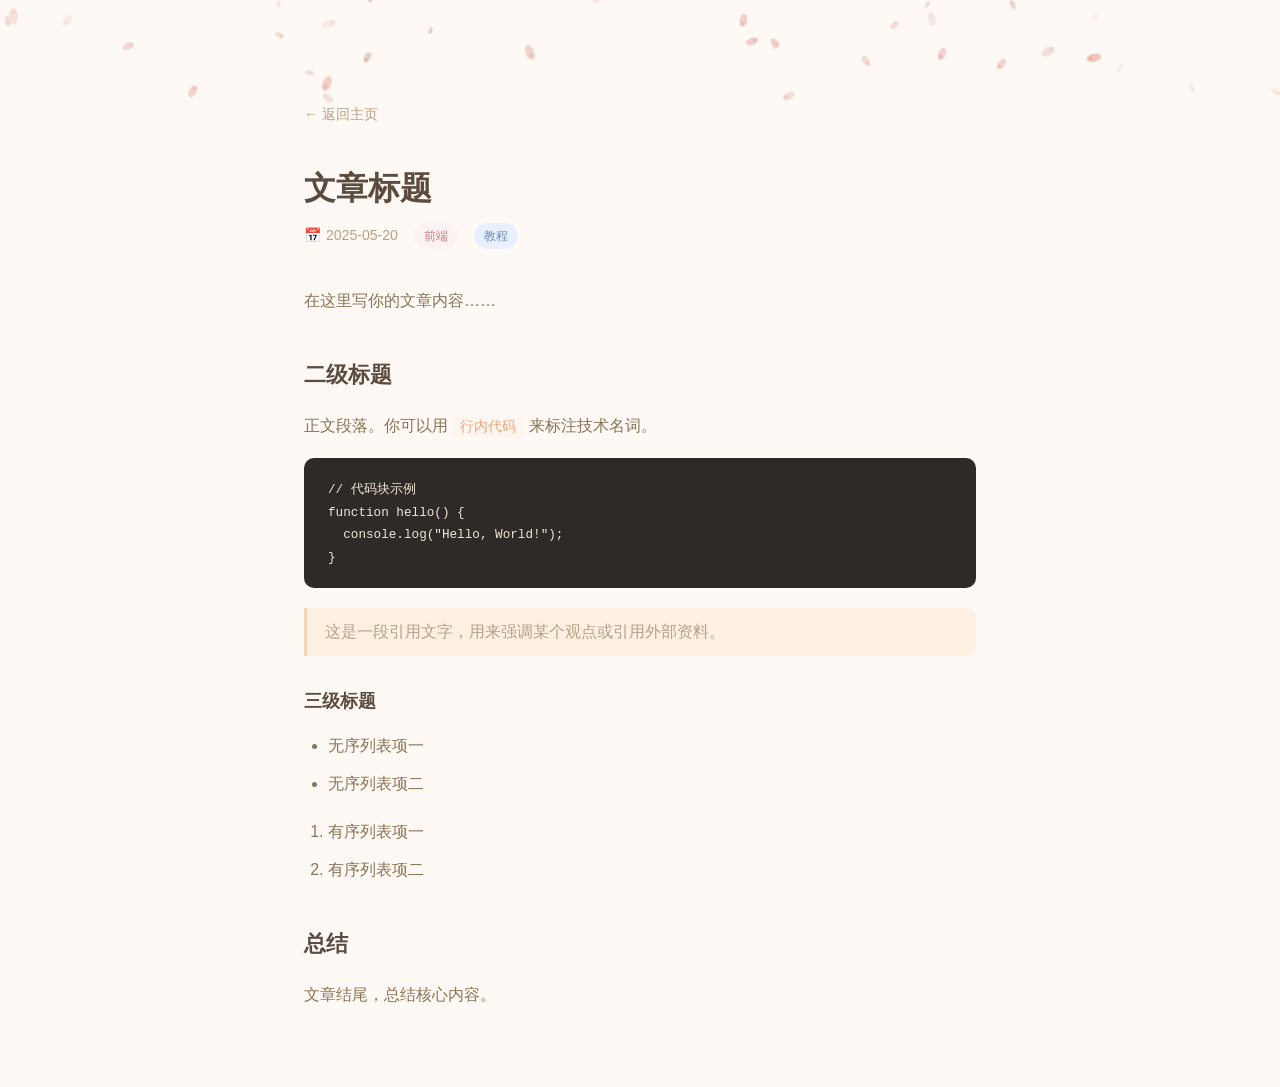
==== blog/post-template.html @ d86d6dc1 "初始化个人主页：日系小清新风格，含博客和留言板功能 Co-Authored-By: Claude Opus 4.7 <noreply@anthropic.com>" ====
<!DOCTYPE html>
<html lang="zh-CN">
<head>
<meta charset="UTF-8">
<meta name="viewport" content="width=device-width, initial-scale=1.0">
<title>文章标题 — 常沙的主页</title>
<link rel="stylesheet" href="../css/style.css">
<style>
  /* 文章内容排版 */
  .article {
    max-width: 720px;
    margin: 0 auto;
    padding: 100px 24px 60px;
  }
  .article h1 {
    font-size: 2rem;
    color: var(--brown);
    margin-bottom: 12px;
    line-height: 1.4;
  }
  .article .meta {
    color: var(--brown-lighter);
    font-size: 0.88rem;
    margin-bottom: 36px;
    display: flex;
    align-items: center;
    gap: 16px;
  }
  .article .meta .blog-tag {
    font-size: 0.73rem;
    padding: 3px 10px;
    border-radius: 20px;
    font-weight: 500;
  }
  .article .content {
    font-size: 1rem;
    color: var(--brown-light);
    line-height: 2;
  }
  .article .content h2 {
    font-size: 1.35rem;
    color: var(--brown);
    margin: 36px 0 14px;
  }
  .article .content h3 {
    font-size: 1.1rem;
    color: var(--brown);
    margin: 28px 0 10px;
  }
  .article .content p {
    margin-bottom: 16px;
  }
  .article .content code {
    background: var(--warm-white);
    padding: 2px 8px;
    border-radius: 4px;
    font-size: 0.9em;
    color: var(--coral);
  }
  .article .content pre {
    background: #2d2a27;
    color: #f5e6d3;
    padding: 20px 24px;
    border-radius: var(--radius-sm);
    overflow-x: auto;
    margin-bottom: 20px;
    line-height: 1.6;
    font-size: 0.88rem;
  }
  .article .content pre code {
    background: none;
    padding: 0;
    color: inherit;
  }
  .article .content blockquote {
    border-left: 3px solid var(--coral-light);
    padding: 8px 18px;
    margin: 20px 0;
    color: var(--brown-lighter);
    background: var(--coral-pale);
    border-radius: 0 var(--radius-sm) var(--radius-sm) 0;
  }
  .article .content ul, .article .content ol {
    margin-bottom: 16px;
    padding-left: 24px;
  }
  .article .content li {
    margin-bottom: 6px;
  }
  .article .content img {
    max-width: 100%;
    border-radius: var(--radius-sm);
    margin: 16px 0;
  }
  .back-home {
    display: inline-flex;
    align-items: center;
    gap: 6px;
    color: var(--brown-lighter);
    text-decoration: none;
    font-size: 0.9rem;
    margin-bottom: 40px;
    transition: color 0.2s;
  }
  .back-home:hover { color: var(--coral); }

  @media (max-width: 768px) {
    .article { padding: 80px 20px 40px; }
    .article h1 { font-size: 1.5rem; }
  }
</style>
</head>
<body>

<canvas id="sakura-canvas"></canvas>

<article class="article">
  <a href="../index.html" class="back-home">← 返回主页</a>
  <h1>文章标题</h1>
  <div class="meta">
    <span>📅 2025-05-20</span>
    <span class="blog-tag frontend">前端</span>
    <span class="blog-tag tutorial">教程</span>
  </div>
  <div class="content">

    <p>在这里写你的文章内容……</p>

    <h2>二级标题</h2>
    <p>正文段落。你可以用 <code>行内代码</code> 来标注技术名词。</p>

    <pre><code>// 代码块示例
function hello() {
  console.log("Hello, World!");
}</code></pre>

    <blockquote>这是一段引用文字，用来强调某个观点或引用外部资料。</blockquote>

    <h3>三级标题</h3>
    <ul>
      <li>无序列表项一</li>
      <li>无序列表项二</li>
    </ul>

    <ol>
      <li>有序列表项一</li>
      <li>有序列表项二</li>
    </ol>

    <h2>总结</h2>
    <p>文章结尾，总结核心内容。</p>

  </div>
</article>

<script src="../js/sakura.js"></script>
</body>
</html>
---- css/style.css ----
/* ===== Reset & Variables ===== */
*, *::before, *::after { box-sizing: border-box; margin: 0; padding: 0; }

:root {
  --cream: #fef9f4;
  --warm-white: #fdf6f0;
  --white: #ffffff;
  --brown: #5c4b3f;
  --brown-light: #8b7355;
  --brown-lighter: #b8a088;
  --coral: #e8a87c;
  --coral-light: #f5d5b8;
  --coral-pale: #fdf0e3;
  --sage: #a8c3a6;
  --sage-light: #d4e5d2;
  --sage-pale: #edf5ec;
  --pink: #e8b4b8;
  --pink-light: #f5dadd;
  --pink-pale: #fdf2f3;
  --shadow-sm: 0 2px 12px rgba(140, 120, 100, 0.08);
  --shadow-md: 0 4px 24px rgba(140, 120, 100, 0.12);
  --shadow-lg: 0 8px 40px rgba(140, 120, 100, 0.16);
  --radius: 18px;
  --radius-sm: 10px;
  --radius-lg: 24px;
}

html { scroll-behavior: smooth; }

body {
  font-family: 'Segoe UI', 'PingFang SC', 'Microsoft YaHei', 'Hiragino Sans GB', sans-serif;
  background-color: var(--cream);
  color: var(--brown);
  line-height: 1.7;
  overflow-x: hidden;
}

/* ===== Canvas Background ===== */
#sakura-canvas {
  position: fixed;
  top: 0; left: 0;
  width: 100%; height: 100%;
  pointer-events: none;
  z-index: 0;
}

/* ===== Navigation ===== */
.nav {
  position: fixed;
  top: 0; left: 0; right: 0;
  z-index: 100;
  background: rgba(254, 249, 244, 0.82);
  backdrop-filter: blur(16px);
  -webkit-backdrop-filter: blur(16px);
  border-bottom: 1px solid rgba(184, 160, 136, 0.12);
  transition: all 0.3s ease;
}
.nav.scrolled { box-shadow: var(--shadow-sm); }

.nav-inner {
  max-width: 960px;
  margin: 0 auto;
  padding: 0 24px;
  display: flex;
  align-items: center;
  justify-content: space-between;
  height: 56px;
}

.nav-brand {
  font-size: 1.15rem;
  font-weight: 650;
  color: var(--brown);
  text-decoration: none;
  letter-spacing: 0.02em;
}
.nav-brand::before { content: '🌸 '; font-size: 1rem; }

.nav-links {
  display: flex;
  gap: 28px;
  list-style: none;
}
.nav-links a {
  color: var(--brown-light);
  text-decoration: none;
  font-size: 0.92rem;
  font-weight: 500;
  transition: color 0.25s;
  position: relative;
}
.nav-links a::after {
  content: '';
  position: absolute;
  bottom: -4px; left: 0;
  width: 0; height: 2px;
  background: var(--coral);
  border-radius: 1px;
  transition: width 0.25s ease;
}
.nav-links a:hover { color: var(--coral); }
.nav-links a:hover::after { width: 100%; }

.nav-toggle {
  display: none;
  background: none; border: none;
  color: var(--brown);
  font-size: 1.5rem;
  cursor: pointer;
  padding: 4px 8px;
}

/* ===== Layout ===== */
.container {
  max-width: 900px;
  margin: 0 auto;
  padding: 0 24px;
  position: relative;
  z-index: 1;
}

section { padding: 80px 0; }

.section-title {
  text-align: center;
  margin-bottom: 48px;
}
.section-title h2 {
  font-size: 1.75rem;
  font-weight: 650;
  color: var(--brown);
  display: inline-block;
  position: relative;
}
.section-title h2::after {
  content: '';
  position: absolute;
  bottom: -8px; left: 50%;
  transform: translateX(-50%);
  width: 40px; height: 3px;
  background: var(--coral-light);
  border-radius: 2px;
}
.section-title .sub {
  display: block;
  margin-top: 12px;
  font-size: 0.9rem;
  color: var(--brown-lighter);
  font-weight: 400;
}

/* ===== Hero ===== */
.hero {
  min-height: 100vh;
  display: flex;
  align-items: center;
  justify-content: center;
  text-align: center;
  padding-top: 56px;
}

.hero-avatar {
  width: 130px;
  height: 130px;
  border-radius: 50%;
  display: flex;
  align-items: center;
  justify-content: center;
  margin: 0 auto 28px;
  box-shadow: 0 8px 32px rgba(232, 168, 124, 0.22);
  overflow: hidden;
}
.hero-avatar img {
  width: 100%;
  height: 100%;
  object-fit: cover;
}

.hero h1 {
  font-size: 2.6rem;
  font-weight: 700;
  color: var(--brown);
  margin-bottom: 8px;
  letter-spacing: 0.03em;
}

.hero .tagline {
  font-size: 1.1rem;
  color: var(--brown-light);
  font-weight: 400;
  margin-bottom: 6px;
}

.hero .bio-brief {
  font-size: 0.95rem;
  color: var(--brown-lighter);
  max-width: 460px;
  margin: 12px auto 32px;
  line-height: 1.8;
}

.hero-actions {
  display: flex;
  gap: 14px;
  justify-content: center;
  flex-wrap: wrap;
}

.btn {
  display: inline-flex;
  align-items: center;
  gap: 6px;
  padding: 10px 24px;
  border-radius: 50px;
  font-size: 0.92rem;
  font-weight: 550;
  text-decoration: none;
  cursor: pointer;
  border: none;
  transition: all 0.25s ease;
  font-family: inherit;
}
.btn-primary {
  background: var(--coral);
  color: #fff;
}
.btn-primary:hover {
  background: #d9956a;
  transform: translateY(-1px);
  box-shadow: 0 6px 20px rgba(232, 168, 124, 0.35);
}
.btn-outline {
  background: transparent;
  color: var(--coral);
  border: 1.5px solid var(--coral-light);
}
.btn-outline:hover {
  background: var(--coral-pale);
  border-color: var(--coral);
}

.scroll-hint {
  margin-top: 48px;
  animation: bounce 2s infinite;
  color: var(--brown-lighter);
  font-size: 0.85rem;
  cursor: default;
}
.scroll-hint span { font-size: 1.3rem; display: block; }

@keyframes bounce {
  0%, 100% { transform: translateY(0); }
  50% { transform: translateY(8px); }
}

/* ===== About ===== */
.about-grid {
  display: grid;
  grid-template-columns: 1fr 1fr;
  gap: 28px;
  align-items: start;
}

.card {
  background: var(--white);
  border-radius: var(--radius);
  padding: 28px 30px;
  box-shadow: var(--shadow-sm);
  border: 1px solid rgba(0,0,0,0.04);
  transition: transform 0.3s ease, box-shadow 0.3s ease;
}
.card:hover {
  transform: translateY(-3px);
  box-shadow: var(--shadow-md);
}

.card h3 {
  font-size: 1.05rem;
  font-weight: 650;
  margin-bottom: 12px;
  color: var(--brown);
  display: flex;
  align-items: center;
  gap: 8px;
}
.card h3 .icon { font-size: 1.2rem; }

.card p, .card li {
  font-size: 0.9rem;
  color: var(--brown-light);
  line-height: 1.75;
}
.card ul { padding-left: 18px; }
.card li { margin-bottom: 4px; }

.about-timeline .item {
  position: relative;
  padding-left: 22px;
  margin-bottom: 16px;
  border-left: 2px solid var(--sage-light);
}
.about-timeline .item:last-child { margin-bottom: 0; }
.about-timeline .item::before {
  content: '';
  position: absolute;
  left: -6px; top: 4px;
  width: 10px; height: 10px;
  background: var(--sage);
  border-radius: 50%;
  border: 2px solid var(--white);
}
.about-timeline .year {
  font-size: 0.8rem;
  font-weight: 600;
  color: var(--sage);
  margin-bottom: 2px;
}
.about-timeline .desc {
  font-size: 0.9rem;
  color: var(--brown-light);
}

/* ===== Blog ===== */
.blog-grid {
  display: grid;
  grid-template-columns: repeat(auto-fill, minmax(270px, 1fr));
  gap: 20px;
}

.blog-card {
  background: var(--white);
  border-radius: var(--radius);
  padding: 26px 28px;
  box-shadow: var(--shadow-sm);
  border: 1px solid rgba(0,0,0,0.04);
  transition: all 0.3s ease;
  display: flex;
  flex-direction: column;
  text-decoration: none;
  color: inherit;
}
.blog-card:hover {
  transform: translateY(-4px);
  box-shadow: var(--shadow-md);
}
.blog-card .blog-date {
  font-size: 0.78rem;
  color: var(--brown-lighter);
  margin-bottom: 10px;
  display: flex;
  align-items: center;
  gap: 6px;
}
.blog-card .blog-date::before { content: '📅'; font-size: 0.85rem; }
.blog-card h4 {
  font-size: 1.05rem;
  font-weight: 650;
  color: var(--brown);
  margin-bottom: 8px;
  line-height: 1.5;
}
.blog-card p {
  font-size: 0.87rem;
  color: var(--brown-light);
  line-height: 1.7;
  flex: 1;
  margin-bottom: 14px;
}
.blog-card .blog-tags {
  display: flex;
  flex-wrap: wrap;
  gap: 6px;
}
.blog-card .blog-tag {
  font-size: 0.73rem;
  padding: 3px 10px;
  border-radius: 20px;
  font-weight: 500;
}
.blog-tag.frontend { background: var(--pink-pale); color: #c97a7e; }
.blog-tag.backend  { background: var(--sage-pale); color: #6b8f6e; }
.blog-tag.devops   { background: #fef3d5;      color: #b8935a; }
.blog-tag.tutorial { background: #e8f0fe;      color: #6b8ab5; }
.blog-tag.thinking { background: var(--coral-pale); color: #c98b6a; }

/* ===== Contact ===== */
.contact-grid {
  display: grid;
  grid-template-columns: repeat(auto-fill, minmax(180px, 1fr));
  gap: 16px;
}

.contact-link {
  display: flex;
  align-items: center;
  gap: 12px;
  background: var(--white);
  border-radius: var(--radius-sm);
  padding: 16px 20px;
  text-decoration: none;
  color: var(--brown);
  font-weight: 500;
  font-size: 0.9rem;
  box-shadow: var(--shadow-sm);
  border: 1px solid rgba(0,0,0,0.04);
  transition: all 0.3s ease;
}
.contact-link:hover {
  transform: translateY(-2px);
  box-shadow: var(--shadow-md);
  color: var(--coral);
}
.contact-link .contact-icon {
  font-size: 1.5rem;
  width: 40px;
  height: 40px;
  display: flex;
  align-items: center;
  justify-content: center;
  border-radius: 50%;
  flex-shrink: 0;
}
.contact-icon.github  { background: #f5dadd; }
.contact-icon.email   { background: var(--sage-pale); }
.contact-icon.wechat  { background: var(--coral-pale); }
.contact-icon.twitter { background: #e8f0fe; }

/* ===== Guestbook ===== */
.guestbook-form {
  background: var(--white);
  border-radius: var(--radius);
  padding: 28px 30px;
  box-shadow: var(--shadow-sm);
  border: 1px solid rgba(0,0,0,0.04);
  margin-bottom: 28px;
}

.form-row {
  display: flex;
  gap: 12px;
  margin-bottom: 14px;
}
.form-row input {
  flex: 1;
  padding: 10px 16px;
  border: 1.5px solid #f0e6d8;
  border-radius: var(--radius-sm);
  font-size: 0.9rem;
  font-family: inherit;
  color: var(--brown);
  background: var(--warm-white);
  transition: border-color 0.25s;
  outline: none;
}
.form-row input:focus { border-color: var(--coral-light); }

.form-row textarea {
  flex: 1;
  padding: 12px 16px;
  border: 1.5px solid #f0e6d8;
  border-radius: var(--radius-sm);
  font-size: 0.9rem;
  font-family: inherit;
  color: var(--brown);
  background: var(--warm-white);
  resize: vertical;
  min-height: 90px;
  outline: none;
  transition: border-color 0.25s;
}
.form-row textarea:focus { border-color: var(--coral-light); }

.form-actions {
  display: flex;
  justify-content: flex-end;
}

.guestbook-messages {
  display: flex;
  flex-direction: column;
  gap: 14px;
}

.message-card {
  background: var(--white);
  border-radius: var(--radius-sm);
  padding: 18px 22px;
  box-shadow: var(--shadow-sm);
  border: 1px solid rgba(0,0,0,0.04);
}
.message-card .msg-header {
  display: flex;
  justify-content: space-between;
  align-items: center;
  margin-bottom: 8px;
}
.message-card .msg-author {
  font-weight: 600;
  font-size: 0.9rem;
  color: var(--coral);
}
.message-card .msg-time {
  font-size: 0.75rem;
  color: var(--brown-lighter);
}
.message-card .msg-body {
  font-size: 0.88rem;
  color: var(--brown-light);
  line-height: 1.7;
}
.message-card .msg-delete {
  background: none; border: none;
  color: var(--brown-lighter);
  cursor: pointer;
  font-size: 0.78rem;
  padding: 2px 6px;
  transition: color 0.2s;
}
.message-card .msg-delete:hover { color: #d97575; }

.guestbook-empty {
  text-align: center;
  padding: 40px 20px;
  color: var(--brown-lighter);
  font-size: 0.92rem;
}
.guestbook-empty .empty-icon { font-size: 2.5rem; display: block; margin-bottom: 10px; }

/* ===== Footer ===== */
.footer {
  text-align: center;
  padding: 36px 24px;
  color: var(--brown-lighter);
  font-size: 0.82rem;
  border-top: 1px solid rgba(184, 160, 136, 0.12);
  position: relative;
  z-index: 1;
}
.footer .heart { color: var(--pink); }

/* ===== Responsive ===== */
@media (max-width: 768px) {
  .nav-links {
    display: none;
    position: absolute;
    top: 56px; left: 0; right: 0;
    flex-direction: column;
    background: rgba(254, 249, 244, 0.96);
    backdrop-filter: blur(16px);
    padding: 16px 24px;
    gap: 14px;
    border-bottom: 1px solid rgba(184, 160, 136, 0.12);
  }
  .nav-links.open { display: flex; }
  .nav-toggle { display: block; }

  .hero h1 { font-size: 2rem; }
  .about-grid { grid-template-columns: 1fr; }
  .blog-grid { grid-template-columns: 1fr; }
  .contact-grid { grid-template-columns: repeat(2, 1fr); }
  .form-row { flex-direction: column; }
}

@media (max-width: 480px) {
  .hero h1 { font-size: 1.7rem; }
  .section-title h2 { font-size: 1.4rem; }
  .card { padding: 20px; }
  section { padding: 56px 0; }
}
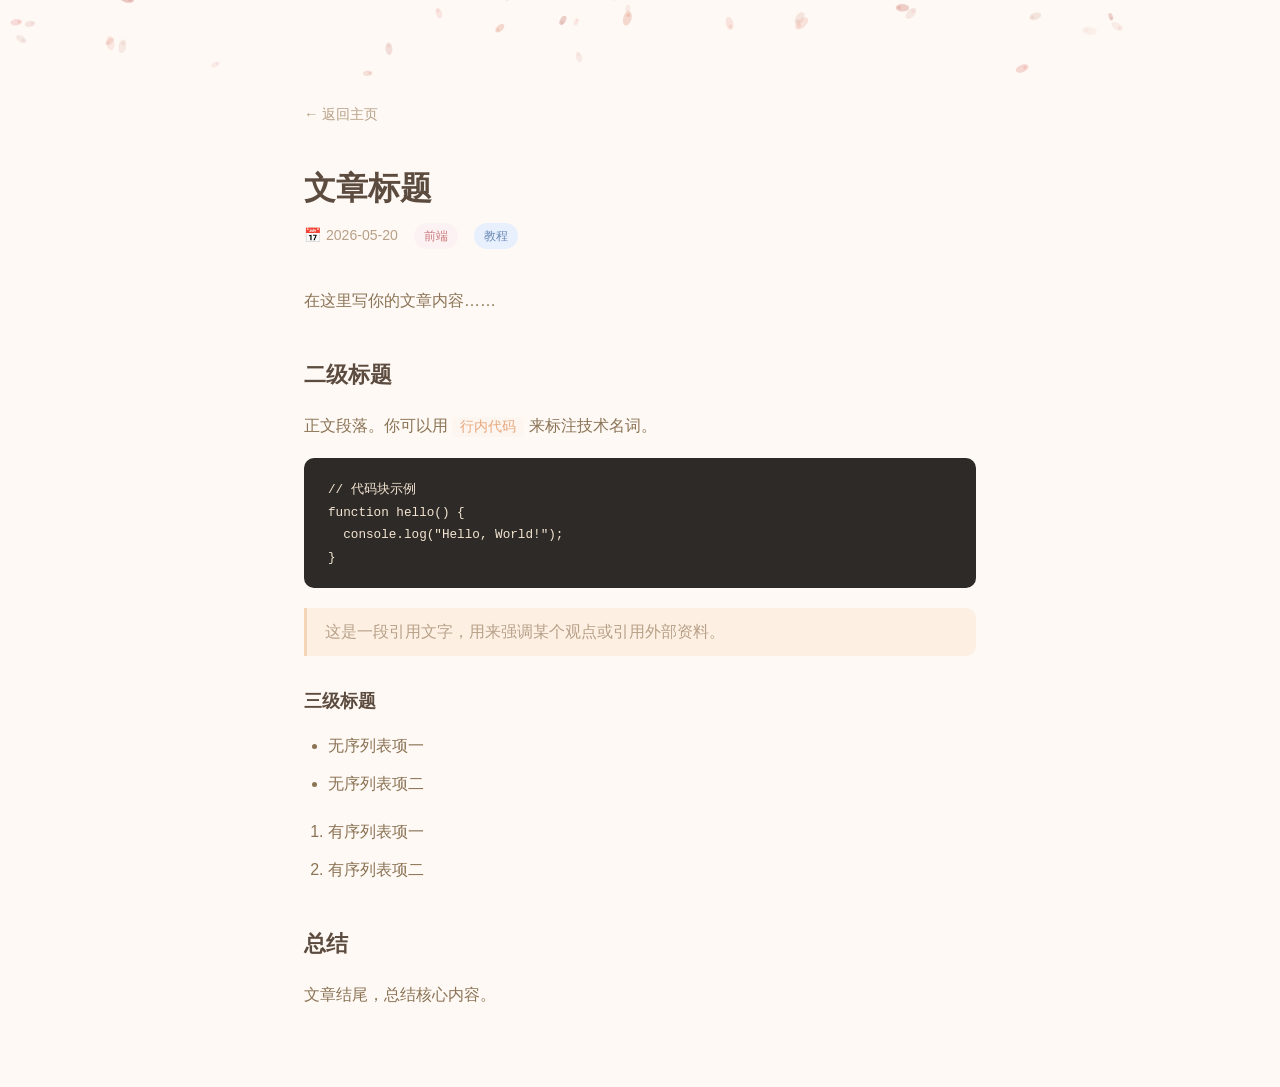
==== commit 2c895ffb: "更新博客日期为2026年，首页博客卡片改为动态渲染 Co-Authored-By: Claude Opus 4.7 <noreply@anthropic.com>" ====
--- a/blog/post-template.html
+++ b/blog/post-template.html
@@ -118,7 +118,7 @@
   <a href="../index.html" class="back-home">← 返回主页</a>
   <h1>文章标题</h1>
   <div class="meta">
-    <span>📅 2025-05-20</span>
+    <span>📅 2026-05-20</span>
     <span class="blog-tag frontend">前端</span>
     <span class="blog-tag tutorial">教程</span>
   </div>
